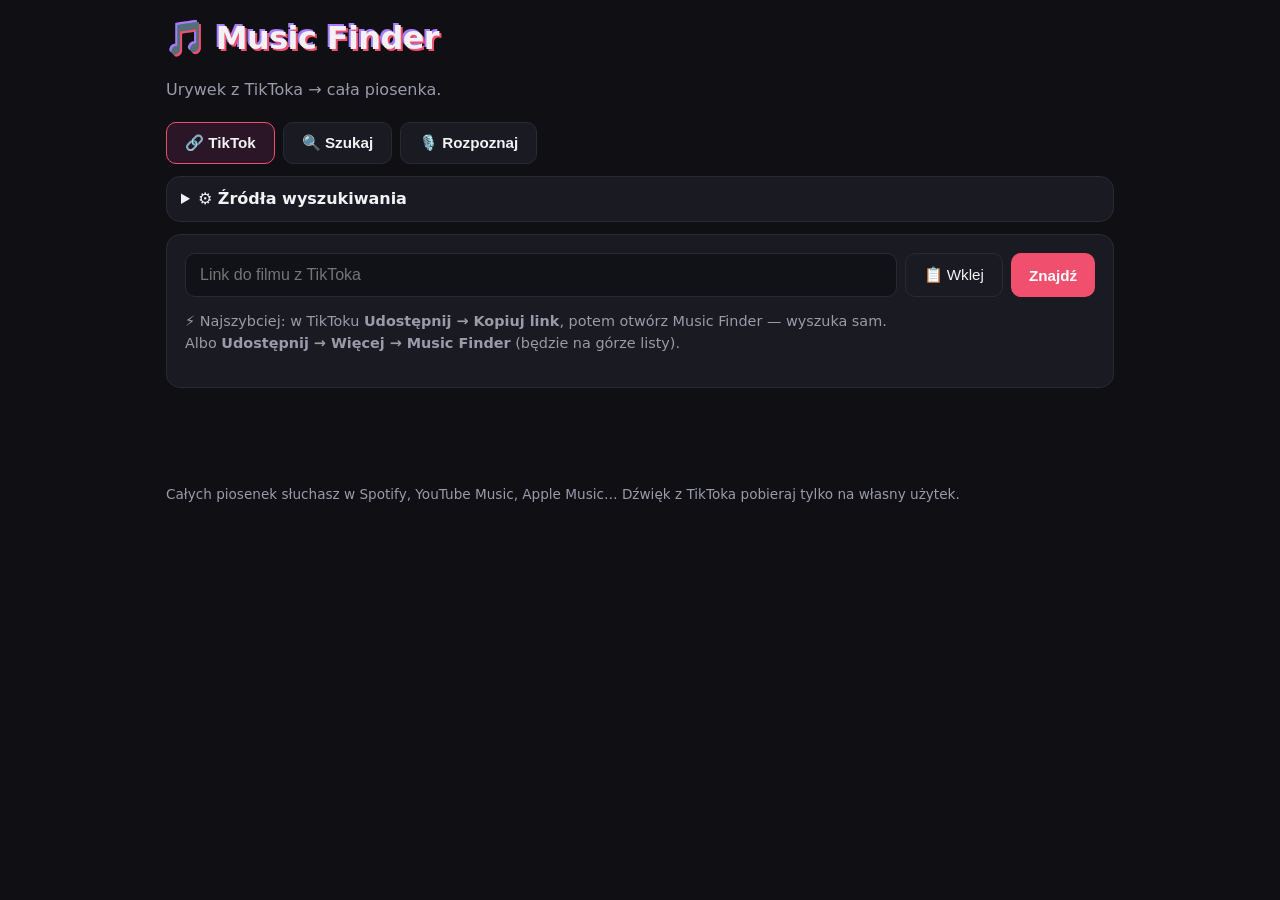
==== tiktok-music/android/app/src/main/assets/index.html @ f0120615 "Card: always show length, 'Download full' button enabled only on a real match - Length from catalog," ====
<!doctype html>
<html lang="pl">
<head>
  <meta charset="utf-8">
  <meta name="viewport" content="width=device-width, initial-scale=1, viewport-fit=cover">
  <title>Music Finder</title>
  <link rel="stylesheet" href="style.css">
</head>
<body>
<main>
  <header>
    <h1>🎵 Music Finder</h1>
    <p class="sub">Urywek z TikToka → cała piosenka.</p>
  </header>

  <nav class="tabs">
    <button class="tab active" data-tab="link">🔗 TikTok</button>
    <button class="tab" data-tab="search">🔍 Szukaj</button>
    <button class="tab" data-tab="mic">🎙️ Rozpoznaj</button>
  </nav>

  <details class="sources" id="sources">
    <summary>⚙️ Źródła wyszukiwania</summary>
    <label><input type="checkbox" data-src="itunes"> <b>Katalog muzyki</b> <small>tytuł, album, czas, odsłuch 30 s</small></label>
    <label><input type="checkbox" data-src="youtube"> <b>YouTube</b> <small>przyciski wyszukiwania w YouTube</small></label>
    <label><input type="checkbox" data-src="openverse"> <b>Openverse</b> <small>Jamendo, ccMixter, Wikimedia… — <b>pobieranie</b> całych utworów</small></label>
    <label><input type="checkbox" data-src="archive"> <b>Internet Archive</b> <small>tylko licencje Creative Commons — <b>pobieranie</b></small></label>
    <p class="hint">Do pobrania są tylko utwory na wolnych licencjach (legalne). Popularnych hitów tam zwykle nie ma.</p>
  </details>

  <div id="setup" class="setup" hidden>
    <b>⚡ Automatyczne wykrywanie</b>
    <p>Oglądasz TikToka → otwierasz Music Finder → od razu widzisz, co leci. Włącz raz w ustawieniach:</p>
    <ol>
      <li><b>Ułatwienia dostępu</b> → <b>Music Finder — wykrywanie dźwięku</b> → włącz.</li>
      <li>Jeśli opcja jest szara („ustawienie ograniczone”): <a href="#" id="app-settings">Informacje o aplikacji</a> → ⋮ → <b>Zezwól na ustawienia z ograniczeniami</b>, potem krok 1.</li>
    </ol>
    <div class="row"><button id="btn-setup">Otwórz ustawienia</button><button class="btn ghost" id="btn-setup-hide">Nie teraz</button></div>
  </div>

  <section id="player-box" hidden>
    <div class="player-wrap"><div id="yt"></div></div>
    <div class="player-bar">
      <span id="yt-title"></span>
      <div class="row">
        <button class="btn ghost small" id="yt-next">⏭ Inny film</button>
        <button class="btn ghost small" id="yt-open">Otwórz w YouTube</button>
        <button class="btn ghost small" id="yt-close">✕</button>
      </div>
    </div>
  </section>

  <section class="panel active" id="tab-link">
    <div id="video-box"></div>
    <form id="form-link" class="row">
      <input id="tt-url" type="url" inputmode="url" placeholder="Link do filmu z TikToka" required>
      <button type="button" id="btn-paste" class="btn ghost">📋 Wklej</button>
      <button type="submit" id="btn-find">Znajdź</button>
    </form>
    <p class="hint">⚡ Najszybciej: w TikToku <b>Udostępnij → Kopiuj link</b>, potem otwórz Music Finder — wyszuka sam.<br>
      Albo <b>Udostępnij → Więcej → Music Finder</b> (będzie na górze listy).</p>
  </section>

  <section class="panel" id="tab-search">
    <form id="form-search" class="row">
      <input id="q" type="text" placeholder="Tytuł, wykonawca, fragment tekstu…" required>
      <button type="submit">Szukaj</button>
    </form>
    <p><button type="button" id="btn-yt" class="btn yt">🔎 Szukaj w YouTube</button></p>
  </section>

  <section class="panel" id="tab-mic">
    <p>Gdy na TikToku leci „oryginalny dźwięk” bez nazwy, puść urywek i rozpoznaj go:</p>
    <button id="btn-rec" class="big">🎙️ Rozpoznaj piosenkę</button>
    <p class="hint">Otworzy Shazam (jeśli masz) albo wyszukiwanie piosenek Google. Potem wpisz tytuł w 🔍 Szukaj.</p>
    <hr>
    <p><b>🎧 Teraz na TikToku</b> — automatyczne wykrywanie</p>
    <div class="row">
      <button class="btn ghost" id="btn-np">🔄 Pokaż, co gra</button>
      <button class="btn ghost" id="btn-diag">🔧 Diagnostyka</button>
    </div>
    <pre id="diag" hidden></pre>
  </section>

  <div id="status"></div>
  <div id="results" class="grid"></div>
  <div id="free"></div>

  <footer>
    <p>Całych piosenek słuchasz w Spotify, YouTube Music, Apple Music… Dźwięk z TikToka pobieraj tylko na własny użytek.</p>
  </footer>
</main>
<script src="app.js"></script>
</body>
</html>
---- tiktok-music/android/app/src/main/assets/style.css ----
:root {
  --bg: #0f0f14; --card: #1a1a22; --line: #2a2a36; --text: #f2f2f5; --muted: #9a9aab;
  --pink: #f0506e; --cyan: #a77bff; --radius: 14px;
}
* { box-sizing: border-box; }
body { margin: 0; background: var(--bg); color: var(--text);
  font: 16px/1.5 system-ui, -apple-system, "Segoe UI", Roboto, sans-serif; }
main { max-width: 980px; margin: 0 auto; padding: 24px 16px 48px; }
h1 { margin: 0; font-size: 2rem; letter-spacing: -.02em;
  text-shadow: 2px 2px 0 var(--pink), -2px -2px 0 var(--cyan); }
.sub, .hint, footer { color: var(--muted); }
.hint { font-size: .9rem; }
.tabs { display: flex; gap: 8px; margin: 20px 0 12px; flex-wrap: wrap; }
.tab { background: var(--card); color: var(--text); border: 1px solid var(--line); }
.tab.active { border-color: var(--pink); background: #2a1626; }
.panel { display: none; background: var(--card); border: 1px solid var(--line);
  border-radius: var(--radius); padding: 18px; }
.panel.active { display: block; }
.row { display: flex; gap: 8px; flex-wrap: wrap; }
input[type=url], input[type=text] { flex: 1 1 260px; padding: 12px 14px; border-radius: 10px;
  border: 1px solid var(--line); background: #111118; color: var(--text); font-size: 1rem; }
input:focus { outline: 2px solid var(--cyan); }
button, .btn { padding: 11px 18px; border: 0; border-radius: 10px; cursor: pointer; font-weight: 600;
  background: var(--pink); color: #fff; font-size: .95rem; text-decoration: none; display: inline-block; }
button:disabled { opacity: .6; cursor: wait; }
button.big { font-size: 1.1rem; padding: 16px 26px; }
button.recording { background: #c00; animation: pulse 1s infinite; }
@keyframes pulse { 50% { opacity: .6; } }
.btn.ghost { background: transparent; border: 1px solid var(--line); color: var(--text); font-weight: 500; }
.btn.small { padding: 6px 10px; font-size: .8rem; }
#status { margin: 16px 0; min-height: 1.5em; }
#status.err { color: #ff6b81; }
.warn { color: #ffcc66; }
.video { display: flex; gap: 14px; margin-top: 16px; align-items: flex-start; flex-wrap: wrap; }
.video img { width: 110px; border-radius: 10px; }
.video .info { flex: 1 1 240px; min-width: 0; }
.video .info p { margin: 4px 0; overflow-wrap: anywhere; }
.badge { display: inline-block; padding: 2px 8px; border-radius: 99px; font-size: .8rem;
  background: #123; color: var(--cyan); margin-right: 6px; }
.grid { display: grid; grid-template-columns: repeat(auto-fill, minmax(260px, 1fr)); gap: 14px; }
.song { background: var(--card); border: 1px solid var(--line); border-radius: var(--radius);
  padding: 12px; display: flex; flex-direction: column; gap: 8px; }
.song.best { border-color: var(--pink); }
.song .top { display: flex; gap: 10px; }
.song img { width: 72px; height: 72px; border-radius: 8px; object-fit: cover; flex: none; }
.song h3 { margin: 0; font-size: 1rem; }
.song .meta { color: var(--muted); font-size: .85rem; }
.song audio { width: 100%; height: 34px; }
.links { display: flex; flex-wrap: wrap; gap: 6px; }
footer { margin-top: 40px; font-size: .85rem; }
code { background: #222; padding: 1px 5px; border-radius: 4px; }
@media (max-width: 520px) {
  main { padding-top: 14px; }
  h1 { font-size: 1.5rem; }
  .sub { font-size: .9rem; margin: 4px 0 0; }
  .tabs { flex-wrap: nowrap; gap: 6px; margin: 14px 0 10px; }
  .tab { flex: 1; padding: 10px 4px; font-size: .82rem; }
  .panel { padding: 14px; }
}
main { padding-top: max(14px, env(safe-area-inset-top)); }
.btn.yt { background: #ff0000; color: #fff; }
.btn.yt.small { font-weight: 600; }
.video .info .btn { width: 100%; text-align: center; }
.facts { display: grid; grid-template-columns: auto 1fr; gap: 3px 10px; margin: 0; font-size: .85rem; }
.facts dt { color: var(--muted); white-space: nowrap; }
.facts dd { margin: 0; overflow-wrap: anywhere; }
.facts.file { background: #111118; border: 1px solid var(--line); border-radius: 10px; padding: 10px; margin-top: 8px; }
.tag { display: inline-block; font-size: .7rem; padding: 0 5px; border-radius: 4px; background: #555; color: #fff; }
.setup { background: #1d1530; border: 1px solid var(--cyan); border-radius: var(--radius); padding: 14px; margin-bottom: 12px; font-size: .9rem; }
.setup p, .setup ol { margin: 6px 0; padding-left: 18px; }
.setup p { padding-left: 0; }
.setup a { color: var(--cyan); }
#player-box { background: #000; border-radius: var(--radius); overflow: hidden; margin-bottom: 12px; border: 1px solid var(--line); }
.player-wrap { position: relative; aspect-ratio: 16 / 9; }
.player-wrap iframe, .player-wrap #yt { position: absolute; inset: 0; width: 100%; height: 100%; border: 0; }
.player-bar { padding: 10px; display: flex; flex-direction: column; gap: 8px; background: var(--card); }
#yt-title { font-size: .9rem; font-weight: 600; }
[hidden] { display: none !important; }
.sources { background: var(--card); border: 1px solid var(--line); border-radius: var(--radius); padding: 10px 14px; margin-bottom: 12px; }
.sources summary { cursor: pointer; font-weight: 600; }
.sources label { display: block; padding: 8px 0; border-bottom: 1px solid var(--line); }
.sources label small { display: block; color: var(--muted); margin-left: 26px; }
.sources input { width: 18px; height: 18px; vertical-align: -3px; margin-right: 6px; accent-color: var(--pink); }
h2.sec { font-size: 1.05rem; margin: 22px 0 10px; }
h2.sec small { color: var(--muted); font-weight: 400; }
.song.free { border-color: #2f5e3a; }
.song.free .btn:not(.ghost) { background: #1f8a4c; }
.facts a { color: var(--cyan); }
.tracks { margin: 0; padding-left: 20px; font-size: .85rem; display: flex; flex-direction: column; gap: 6px; }
.tracks li span { display: block; margin-bottom: 3px; }
.tracks small { color: var(--muted); }
#diag { white-space: pre-wrap; font-size: .75rem; background: #000; border: 1px solid var(--line); border-radius: 10px; padding: 10px; max-height: 50vh; overflow: auto; }
hr { border: 0; border-top: 1px solid var(--line); margin: 16px 0; }
.np-actions .btn { flex: 1; text-align: center; }
#video-box:not(:empty) { margin-bottom: 14px; padding-bottom: 14px; border-bottom: 1px solid var(--line); }
#video-box .video { margin-top: 0; }
.muted { color: var(--muted); }
.btn.full { width: 100%; background: #1f8a4c; text-align: center; margin-top: 8px; }
.btn.full:disabled { background: #2a2a36; color: var(--muted); cursor: not-allowed; opacity: 1; }
#np-full-src { display: block; margin-top: 4px; }
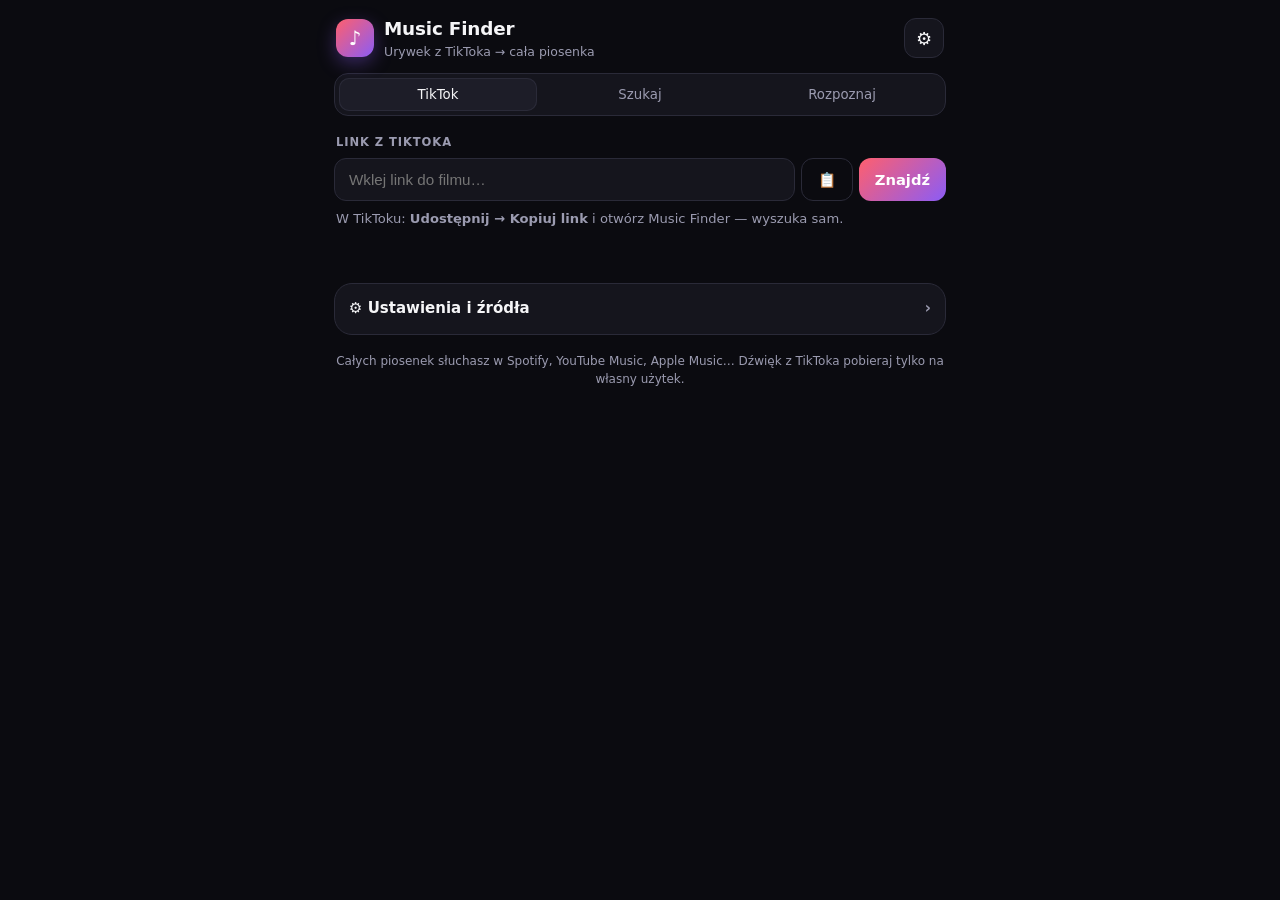
==== commit f3405bf9: "Visual redesign - App bar with logo and settings button; segmented tabs - 'Now on TikTok' hero card:" ====
--- a/tiktok-music/android/app/src/main/assets/index.html
+++ b/tiktok-music/android/app/src/main/assets/index.html
@@ -8,25 +8,23 @@
 </head>
 <body>
 <main>
-  <header>
-    <h1>🎵 Music Finder</h1>
-    <p class="sub">Urywek z TikToka → cała piosenka.</p>
+  <header class="appbar">
+    <div class="brand">
+      <span class="logo" aria-hidden="true">♪</span>
+      <div>
+        <h1>Music Finder</h1>
+        <p class="sub">Urywek z TikToka → cała piosenka</p>
+      </div>
+    </div>
+    <button class="icon-btn" id="btn-settings" aria-label="Ustawienia">⚙️</button>
   </header>
 
   <nav class="tabs">
-    <button class="tab active" data-tab="link">🔗 TikTok</button>
-    <button class="tab" data-tab="search">🔍 Szukaj</button>
-    <button class="tab" data-tab="mic">🎙️ Rozpoznaj</button>
+    <button class="tab active" data-tab="link">TikTok</button>
+    <button class="tab" data-tab="search">Szukaj</button>
+    <button class="tab" data-tab="mic">Rozpoznaj</button>
   </nav>
 
-  <details class="sources" id="sources">
-    <summary>⚙️ Źródła wyszukiwania</summary>
-    <label><input type="checkbox" data-src="itunes"> <b>Katalog muzyki</b> <small>tytuł, album, czas, odsłuch 30 s</small></label>
-    <label><input type="checkbox" data-src="youtube"> <b>YouTube</b> <small>przyciski wyszukiwania w YouTube</small></label>
-    <label><input type="checkbox" data-src="openverse"> <b>Openverse</b> <small>Jamendo, ccMixter, Wikimedia… — <b>pobieranie</b> całych utworów</small></label>
-    <label><input type="checkbox" data-src="archive"> <b>Internet Archive</b> <small>tylko licencje Creative Commons — <b>pobieranie</b></small></label>
-    <p class="hint">Do pobrania są tylko utwory na wolnych licencjach (legalne). Popularnych hitów tam zwykle nie ma.</p>
-  </details>
 
   <div id="setup" class="setup" hidden>
     <b>⚡ Automatyczne wykrywanie</b>
@@ -52,29 +50,32 @@
 
   <section class="panel active" id="tab-link">
     <div id="video-box"></div>
-    <form id="form-link" class="row">
-      <input id="tt-url" type="url" inputmode="url" placeholder="Link do filmu z TikToka" required>
-      <button type="button" id="btn-paste" class="btn ghost">📋 Wklej</button>
-      <button type="submit" id="btn-find">Znajdź</button>
-    </form>
-    <p class="hint">⚡ Najszybciej: w TikToku <b>Udostępnij → Kopiuj link</b>, potem otwórz Music Finder — wyszuka sam.<br>
-      Albo <b>Udostępnij → Więcej → Music Finder</b> (będzie na górze listy).</p>
+    <div class="linkbox">
+      <div class="label">Link z TikToka</div>
+      <form id="form-link" class="inputbar">
+        <input id="tt-url" type="url" inputmode="url" placeholder="Wklej link do filmu…" required>
+        <button type="button" id="btn-paste" class="btn ghost" aria-label="Wklej">📋</button>
+        <button type="submit" id="btn-find" class="btn primary">Znajdź</button>
+      </form>
+      <p class="hint">W TikToku: <b>Udostępnij → Kopiuj link</b> i otwórz Music Finder — wyszuka sam.</p>
+    </div>
   </section>
 
   <section class="panel" id="tab-search">
-    <form id="form-search" class="row">
+    <form id="form-search" class="inputbar">
       <input id="q" type="text" placeholder="Tytuł, wykonawca, fragment tekstu…" required>
-      <button type="submit">Szukaj</button>
+      <button type="submit" class="btn primary">Szukaj</button>
     </form>
-    <p><button type="button" id="btn-yt" class="btn yt">🔎 Szukaj w YouTube</button></p>
+    <button type="button" id="btn-yt" class="btn ghost wide">🔎 Szukaj w YouTube</button>
   </section>
 
   <section class="panel" id="tab-mic">
-    <p>Gdy na TikToku leci „oryginalny dźwięk” bez nazwy, puść urywek i rozpoznaj go:</p>
-    <button id="btn-rec" class="big">🎙️ Rozpoznaj piosenkę</button>
-    <p class="hint">Otworzy Shazam (jeśli masz) albo wyszukiwanie piosenek Google. Potem wpisz tytuł w 🔍 Szukaj.</p>
-    <hr>
-    <p><b>🎧 Teraz na TikToku</b> — automatyczne wykrywanie</p>
+    <div class="mic-hero">
+      <button id="btn-rec" class="mic-btn" aria-label="Rozpoznaj piosenkę">🎙️</button>
+      <h2>Rozpoznaj piosenkę</h2>
+      <p class="hint">Dla „oryginalnych dźwięków” bez nazwy. Otworzy Shazam albo wyszukiwanie piosenek Google — potem wpisz tytuł w „Szukaj”.</p>
+    </div>
+    <div class="label">Teraz na TikToku</div>
     <div class="row">
       <button class="btn ghost" id="btn-np">🔄 Pokaż, co gra</button>
       <button class="btn ghost" id="btn-diag">🔧 Diagnostyka</button>
@@ -83,13 +84,24 @@
   </section>
 
   <div id="status"></div>
-  <div id="results" class="grid"></div>
+  <div id="results" class="list"></div>
   <div id="free"></div>
+
+  <details class="sources" id="sources">
+    <summary>⚙️ Ustawienia i źródła</summary>
+    <label><input type="checkbox" data-src="itunes"> <b>Katalog muzyki</b> <small>tytuł, album, czas, odsłuch 30 s</small></label>
+    <label><input type="checkbox" data-src="youtube"> <b>YouTube</b> <small>przyciski wyszukiwania w YouTube</small></label>
+    <label><input type="checkbox" data-src="openverse"> <b>Openverse</b> <small>Jamendo, ccMixter, Wikimedia… — <b>pobieranie</b> całych utworów</small></label>
+    <label><input type="checkbox" data-src="archive"> <b>Internet Archive</b> <small>tylko licencje Creative Commons — <b>pobieranie</b></small></label>
+    <label><input type="checkbox" data-src="autodetails2"> <b>Dane filmu od razu</b> <small>w okienku obok TikToka: przy każdym filmie sam kopiuje link i pokazuje czas (panel „Udostępnij” miga przy każdym filmie — domyślnie wyłączone)</small></label>
+    <p class="hint">Do pobrania są tylko utwory na wolnych licencjach (legalne). Popularnych hitów tam zwykle nie ma.</p>
+  </details>
 
   <footer>
     <p>Całych piosenek słuchasz w Spotify, YouTube Music, Apple Music… Dźwięk z TikToka pobieraj tylko na własny użytek.</p>
   </footer>
 </main>
+<div id="modal" class="modal" hidden><div class="sheet" id="sheet"></div></div>
 <script src="app.js"></script>
 </body>
 </html>
--- a/tiktok-music/android/app/src/main/assets/style.css
+++ b/tiktok-music/android/app/src/main/assets/style.css
@@ -1,100 +1,236 @@
+/* ───────────── Music Finder — wygląd ───────────── */
 :root {
-  --bg: #0f0f14; --card: #1a1a22; --line: #2a2a36; --text: #f2f2f5; --muted: #9a9aab;
-  --pink: #f0506e; --cyan: #a77bff; --radius: 14px;
-}
-* { box-sizing: border-box; }
-body { margin: 0; background: var(--bg); color: var(--text);
-  font: 16px/1.5 system-ui, -apple-system, "Segoe UI", Roboto, sans-serif; }
-main { max-width: 980px; margin: 0 auto; padding: 24px 16px 48px; }
-h1 { margin: 0; font-size: 2rem; letter-spacing: -.02em;
-  text-shadow: 2px 2px 0 var(--pink), -2px -2px 0 var(--cyan); }
-.sub, .hint, footer { color: var(--muted); }
-.hint { font-size: .9rem; }
-.tabs { display: flex; gap: 8px; margin: 20px 0 12px; flex-wrap: wrap; }
-.tab { background: var(--card); color: var(--text); border: 1px solid var(--line); }
-.tab.active { border-color: var(--pink); background: #2a1626; }
-.panel { display: none; background: var(--card); border: 1px solid var(--line);
-  border-radius: var(--radius); padding: 18px; }
+  --bg: #0b0b10;
+  --surface: #15151d;
+  --surface-2: #1d1d28;
+  --line: #2a2a38;
+  --text: #f5f5f7;
+  --muted: #9b9bb0;
+  --accent-1: #ff5f6d;
+  --accent-2: #8b5cf6;
+  --accent: linear-gradient(135deg, var(--accent-1), var(--accent-2));
+  --green: #1f9d55;
+  --red: #ff0033;
+  --danger: #ff6b81;
+  --radius: 18px;
+  --radius-s: 12px;
+  /* zgodność ze starymi nazwami używanymi w JS */
+  --card: var(--surface);
+  --pink: var(--accent-1);
+  --cyan: #b9a4ff;
+}
+* { box-sizing: border-box; -webkit-tap-highlight-color: transparent; }
+html, body { overscroll-behavior-y: contain; }
+body {
+  margin: 0; background: var(--bg); color: var(--text);
+  font: 15px/1.45 system-ui, -apple-system, "Segoe UI", Roboto, sans-serif;
+}
+main { max-width: 640px; margin: 0 auto; padding: max(12px, env(safe-area-inset-top)) 14px 40px; }
+[hidden] { display: none !important; }
+b { font-weight: 650; }
+a { color: var(--cyan); }
+.muted { color: var(--muted); }
+.small, small { font-size: .82rem; }
+.hint { color: var(--muted); font-size: .82rem; margin: 8px 2px 0; }
+.err { color: var(--danger); }
+.label { font-size: .72rem; letter-spacing: .08em; text-transform: uppercase; color: var(--muted); font-weight: 700; margin: 18px 2px 8px; }
+
+/* ── nagłówek ── */
+.appbar { display: flex; align-items: center; justify-content: space-between; gap: 10px; padding: 4px 2px 12px; }
+.brand { display: flex; align-items: center; gap: 10px; min-width: 0; }
+.logo {
+  width: 38px; height: 38px; border-radius: 12px; flex: none;
+  display: grid; place-items: center; font-size: 20px; font-weight: 800; color: #fff;
+  background: var(--accent); box-shadow: 0 6px 18px rgba(139, 92, 246, .35);
+}
+.appbar h1 { margin: 0; font-size: 1.15rem; letter-spacing: -.01em; }
+.appbar .sub { margin: 0; color: var(--muted); font-size: .78rem; white-space: nowrap; overflow: hidden; text-overflow: ellipsis; }
+.icon-btn {
+  width: 40px; height: 40px; border-radius: 12px; border: 1px solid var(--line);
+  background: var(--surface); color: var(--text); font-size: 18px; cursor: pointer; flex: none;
+}
+
+/* ── zakładki (segmenty) ── */
+.tabs {
+  display: flex; gap: 4px; padding: 4px; margin-bottom: 14px;
+  background: var(--surface); border: 1px solid var(--line); border-radius: 14px;
+}
+.tab {
+  flex: 1; padding: 9px 4px; border: 0; border-radius: 10px; cursor: pointer;
+  background: transparent; color: var(--muted); font: 600 .9rem/1 inherit; font-family: inherit;
+}
+.tab.active { background: var(--surface-2); color: var(--text); box-shadow: inset 0 0 0 1px var(--line); }
+
+.panel { display: none; }
 .panel.active { display: block; }
+
+/* ── przyciski ── */
+button { font-family: inherit; }
+.btn, button.btn, #btn-setup {
+  display: inline-flex; align-items: center; justify-content: center; gap: 6px;
+  padding: 11px 16px; border: 0; border-radius: var(--radius-s); cursor: pointer;
+  background: var(--surface-2); color: var(--text); font-weight: 650; font-size: .92rem;
+  text-decoration: none; text-align: center; transition: transform .08s, opacity .15s;
+}
+.btn:active { transform: scale(.98); }
+.btn:disabled { opacity: .45; cursor: default; transform: none; }
+.btn.primary, #btn-setup { background: var(--accent); color: #fff; }
+.btn.ghost { background: transparent; border: 1px solid var(--line); color: var(--text); font-weight: 600; }
+.btn.small { padding: 7px 11px; font-size: .8rem; border-radius: 10px; }
+.btn.wide, .btn.full, .btn.ytm { width: 100%; }
+.btn.yt, .btn.ytm { background: var(--red); color: #fff; }
+.btn.full { background: var(--green); color: #fff; }
+.btn.full:disabled { background: var(--surface-2); color: var(--muted); opacity: 1; }
 .row { display: flex; gap: 8px; flex-wrap: wrap; }
-input[type=url], input[type=text] { flex: 1 1 260px; padding: 12px 14px; border-radius: 10px;
-  border: 1px solid var(--line); background: #111118; color: var(--text); font-size: 1rem; }
-input:focus { outline: 2px solid var(--cyan); }
-button, .btn { padding: 11px 18px; border: 0; border-radius: 10px; cursor: pointer; font-weight: 600;
-  background: var(--pink); color: #fff; font-size: .95rem; text-decoration: none; display: inline-block; }
-button:disabled { opacity: .6; cursor: wait; }
-button.big { font-size: 1.1rem; padding: 16px 26px; }
-button.recording { background: #c00; animation: pulse 1s infinite; }
-@keyframes pulse { 50% { opacity: .6; } }
-.btn.ghost { background: transparent; border: 1px solid var(--line); color: var(--text); font-weight: 500; }
-.btn.small { padding: 6px 10px; font-size: .8rem; }
-#status { margin: 16px 0; min-height: 1.5em; }
-#status.err { color: #ff6b81; }
-.warn { color: #ffcc66; }
-.video { display: flex; gap: 14px; margin-top: 16px; align-items: flex-start; flex-wrap: wrap; }
-.video img { width: 110px; border-radius: 10px; }
-.video .info { flex: 1 1 240px; min-width: 0; }
-.video .info p { margin: 4px 0; overflow-wrap: anywhere; }
-.badge { display: inline-block; padding: 2px 8px; border-radius: 99px; font-size: .8rem;
-  background: #123; color: var(--cyan); margin-right: 6px; }
-.grid { display: grid; grid-template-columns: repeat(auto-fill, minmax(260px, 1fr)); gap: 14px; }
-.song { background: var(--card); border: 1px solid var(--line); border-radius: var(--radius);
-  padding: 12px; display: flex; flex-direction: column; gap: 8px; }
-.song.best { border-color: var(--pink); }
-.song .top { display: flex; gap: 10px; }
-.song img { width: 72px; height: 72px; border-radius: 8px; object-fit: cover; flex: none; }
-.song h3 { margin: 0; font-size: 1rem; }
-.song .meta { color: var(--muted); font-size: .85rem; }
-.song audio { width: 100%; height: 34px; }
-.links { display: flex; flex-wrap: wrap; gap: 6px; }
-footer { margin-top: 40px; font-size: .85rem; }
-code { background: #222; padding: 1px 5px; border-radius: 4px; }
-@media (max-width: 520px) {
-  main { padding-top: 14px; }
-  h1 { font-size: 1.5rem; }
-  .sub { font-size: .9rem; margin: 4px 0 0; }
-  .tabs { flex-wrap: nowrap; gap: 6px; margin: 14px 0 10px; }
-  .tab { flex: 1; padding: 10px 4px; font-size: .82rem; }
-  .panel { padding: 14px; }
-}
-main { padding-top: max(14px, env(safe-area-inset-top)); }
-.btn.yt { background: #ff0000; color: #fff; }
-.btn.yt.small { font-weight: 600; }
-.video .info .btn { width: 100%; text-align: center; }
-.facts { display: grid; grid-template-columns: auto 1fr; gap: 3px 10px; margin: 0; font-size: .85rem; }
+.row > .btn { flex: 1; }
+
+/* ── pola tekstowe ── */
+.inputbar { display: flex; gap: 6px; }
+.inputbar input, input[type=url], input[type=text] {
+  flex: 1; min-width: 0; padding: 12px 14px; border-radius: var(--radius-s);
+  border: 1px solid var(--line); background: var(--surface); color: var(--text); font-size: .95rem;
+}
+input:focus { outline: 2px solid var(--accent-2); outline-offset: -1px; }
+#tab-search .btn.wide { margin-top: 10px; }
+.linkbox { margin-top: 6px; }
+
+/* ── karta „Teraz na TikToku” / film z linku ── */
+#video-box:empty { display: none; }
+.np {
+  position: relative; overflow: hidden;
+  background: var(--surface); border: 1px solid var(--line); border-radius: var(--radius);
+  padding: 16px; margin-bottom: 4px;
+}
+.np::before {  /* delikatna poświata akcentu */
+  content: ""; position: absolute; inset: -40% -20% auto auto; width: 70%; height: 120%;
+  background: radial-gradient(closest-side, rgba(139, 92, 246, .18), transparent); pointer-events: none;
+}
+.np-head { display: flex; align-items: center; gap: 8px; font-size: .7rem; font-weight: 800; letter-spacing: .1em; text-transform: uppercase; color: var(--cyan); }
+.live-dot { width: 8px; height: 8px; border-radius: 50%; background: var(--accent-1); box-shadow: 0 0 0 0 rgba(255, 95, 109, .7); animation: live 1.6s infinite; }
+@keyframes live { 70% { box-shadow: 0 0 0 8px rgba(255, 95, 109, 0); } 100% { box-shadow: 0 0 0 0 rgba(255, 95, 109, 0); } }
+.np-main { display: flex; gap: 12px; align-items: center; margin: 10px 0 2px; position: relative; }
+.np-cover { width: 64px; height: 64px; border-radius: 12px; object-fit: cover; flex: none; background: var(--surface-2); }
+.np-title { margin: 0; font-size: 1.3rem; line-height: 1.2; letter-spacing: -.01em; overflow-wrap: anywhere; }
+.np-artist { color: var(--text); opacity: .85; font-weight: 600; margin-top: 2px; }
+.np-sub { color: var(--muted); font-size: .82rem; margin-top: 6px; overflow-wrap: anywhere; }
+.np-sub.dim { opacity: .8; }
+
+.facts-list { display: grid; gap: 6px; margin: 14px 0; position: relative; }
+.fact {
+  display: flex; align-items: baseline; flex-wrap: wrap; gap: 4px 8px;
+  padding: 9px 12px; background: var(--surface-2); border-radius: var(--radius-s); font-size: .88rem;
+}
+.fact .badge { background: none; padding: 0; margin: 0; color: var(--muted); font-size: .78rem; font-weight: 600; min-width: 96px; }
+.fact b { font-size: 1rem; }
+.fact .btn.small { margin-left: auto; }
+
+.actions { display: grid; grid-template-columns: 1fr 1fr; gap: 8px; position: relative; }
+.actions .span2 { grid-column: 1 / -1; }
+.actions .btn { padding: 12px 10px; }
+#yt-q { margin: 10px 2px 0; color: var(--muted); font-size: .8rem; overflow-wrap: anywhere; }
+#yt-q b { color: var(--text); font-weight: 600; }
+#np-full-src { display: block; margin: 6px 2px 0; color: var(--muted); font-size: .78rem; }
+
+/* ── odznaki ── */
+.badge { display: inline-block; padding: 2px 8px; border-radius: 99px; font-size: .75rem; background: #221d33; color: var(--cyan); margin-right: 6px; }
+.tag { display: inline-block; font-size: .65rem; padding: 0 5px; border-radius: 4px; background: #555; color: #fff; vertical-align: 1px; }
+
+/* ── status ── */
+#status { margin: 14px 2px 10px; min-height: 1.2em; font-size: .88rem; color: var(--muted); }
+#status:empty { margin: 6px 0; }
+#status.err { color: var(--danger); }
+
+/* ── wyniki: lista ── */
+.list { display: flex; flex-direction: column; gap: 8px; }
+.song {
+  background: var(--surface); border: 1px solid var(--line); border-radius: var(--radius);
+  padding: 12px; display: flex; flex-direction: column; gap: 10px;
+}
+.song.best { border-color: rgba(139, 92, 246, .55); }
+.song .top { display: flex; gap: 12px; align-items: center; }
+.song img { width: 56px; height: 56px; border-radius: 10px; object-fit: cover; flex: none; background: var(--surface-2); }
+.song h3 { margin: 0; font-size: .98rem; line-height: 1.25; }
+.song .meta { color: var(--muted); font-size: .84rem; }
+.song .top > div { flex: 1; min-width: 0; }
+.song .dur { margin-left: auto; font-weight: 700; font-variant-numeric: tabular-nums; color: var(--text); font-size: .9rem; }
+.song .extra { color: var(--muted); font-size: .8rem; }
+.song audio { width: 100%; height: 36px; }
+.links { display: flex; gap: 6px; overflow-x: auto; padding-bottom: 2px; scrollbar-width: none; }
+.links::-webkit-scrollbar { display: none; }
+.links .btn { flex: none; }
+
+.facts { display: grid; grid-template-columns: auto 1fr; gap: 4px 12px; margin: 0; font-size: .85rem; }
 .facts dt { color: var(--muted); white-space: nowrap; }
 .facts dd { margin: 0; overflow-wrap: anywhere; }
-.facts.file { background: #111118; border: 1px solid var(--line); border-radius: 10px; padding: 10px; margin-top: 8px; }
-.tag { display: inline-block; font-size: .7rem; padding: 0 5px; border-radius: 4px; background: #555; color: #fff; }
-.setup { background: #1d1530; border: 1px solid var(--cyan); border-radius: var(--radius); padding: 14px; margin-bottom: 12px; font-size: .9rem; }
-.setup p, .setup ol { margin: 6px 0; padding-left: 18px; }
-.setup p { padding-left: 0; }
-.setup a { color: var(--cyan); }
-#player-box { background: #000; border-radius: var(--radius); overflow: hidden; margin-bottom: 12px; border: 1px solid var(--line); }
-.player-wrap { position: relative; aspect-ratio: 16 / 9; }
-.player-wrap iframe, .player-wrap #yt { position: absolute; inset: 0; width: 100%; height: 100%; border: 0; }
-.player-bar { padding: 10px; display: flex; flex-direction: column; gap: 8px; background: var(--card); }
-#yt-title { font-size: .9rem; font-weight: 600; }
-[hidden] { display: none !important; }
-.sources { background: var(--card); border: 1px solid var(--line); border-radius: var(--radius); padding: 10px 14px; margin-bottom: 12px; }
-.sources summary { cursor: pointer; font-weight: 600; }
-.sources label { display: block; padding: 8px 0; border-bottom: 1px solid var(--line); }
-.sources label small { display: block; color: var(--muted); margin-left: 26px; }
-.sources input { width: 18px; height: 18px; vertical-align: -3px; margin-right: 6px; accent-color: var(--pink); }
-h2.sec { font-size: 1.05rem; margin: 22px 0 10px; }
-h2.sec small { color: var(--muted); font-weight: 400; }
-.song.free { border-color: #2f5e3a; }
-.song.free .btn:not(.ghost) { background: #1f8a4c; }
-.facts a { color: var(--cyan); }
-.tracks { margin: 0; padding-left: 20px; font-size: .85rem; display: flex; flex-direction: column; gap: 6px; }
-.tracks li span { display: block; margin-bottom: 3px; }
+.facts.file { background: var(--surface-2); border-radius: var(--radius-s); padding: 10px 12px; margin-top: 10px; }
+
+/* darmowe całe utwory */
+h2.sec { font-size: .72rem; letter-spacing: .08em; text-transform: uppercase; color: var(--muted); margin: 22px 2px 8px; }
+h2.sec small { text-transform: none; letter-spacing: 0; font-weight: 400; }
+#free .grid { display: flex; flex-direction: column; gap: 8px; }
+.song.free { border-color: rgba(31, 157, 85, .45); }
+.song.free .btn:not(.ghost) { background: var(--green); color: #fff; }
+.tracks { margin: 0; padding-left: 20px; font-size: .85rem; display: flex; flex-direction: column; gap: 8px; }
+.tracks li span { display: block; margin-bottom: 4px; }
 .tracks small { color: var(--muted); }
-#diag { white-space: pre-wrap; font-size: .75rem; background: #000; border: 1px solid var(--line); border-radius: 10px; padding: 10px; max-height: 50vh; overflow: auto; }
-hr { border: 0; border-top: 1px solid var(--line); margin: 16px 0; }
-.np-actions .btn { flex: 1; text-align: center; }
-#video-box:not(:empty) { margin-bottom: 14px; padding-bottom: 14px; border-bottom: 1px solid var(--line); }
-#video-box .video { margin-top: 0; }
-.muted { color: var(--muted); }
-.btn.full { width: 100%; background: #1f8a4c; text-align: center; margin-top: 8px; }
-.btn.full:disabled { background: #2a2a36; color: var(--muted); cursor: not-allowed; opacity: 1; }
-#np-full-src { display: block; margin-top: 4px; }
+
+/* ── rozpoznawanie ── */
+.mic-hero { text-align: center; padding: 18px 10px 6px; }
+.mic-hero h2 { margin: 12px 0 4px; font-size: 1.1rem; }
+.mic-btn {
+  width: 96px; height: 96px; border-radius: 50%; border: 0; cursor: pointer; font-size: 38px;
+  background: var(--accent); box-shadow: 0 10px 30px rgba(255, 95, 109, .35);
+}
+.mic-btn:active { transform: scale(.96); }
+#diag { white-space: pre-wrap; font-size: .72rem; background: #000; border: 1px solid var(--line); border-radius: var(--radius-s); padding: 10px; max-height: 50vh; overflow: auto; margin-top: 10px; }
+
+/* ── baner konfiguracji ── */
+.setup { background: linear-gradient(135deg, rgba(255, 95, 109, .12), rgba(139, 92, 246, .14)); border: 1px solid rgba(139, 92, 246, .45); border-radius: var(--radius); padding: 14px; margin-bottom: 14px; font-size: .88rem; }
+.setup p, .setup ol { margin: 6px 0; }
+.setup ol { padding-left: 18px; }
+
+/* ── ustawienia / źródła ── */
+.sources { background: var(--surface); border: 1px solid var(--line); border-radius: var(--radius); padding: 4px 14px; margin-top: 26px; }
+.sources summary { cursor: pointer; font-weight: 650; padding: 10px 0; list-style: none; }
+.sources summary::-webkit-details-marker { display: none; }
+.sources summary::after { content: "›"; float: right; color: var(--muted); transition: transform .2s; }
+.sources[open] summary::after { transform: rotate(90deg); }
+.sources label { display: block; padding: 10px 0; border-top: 1px solid var(--line); font-size: .9rem; }
+.sources label small { display: block; color: var(--muted); margin: 2px 0 0 28px; }
+.sources input { width: 18px; height: 18px; vertical-align: -3px; margin-right: 8px; accent-color: var(--accent-2); }
+.sources .hint { padding-bottom: 10px; }
+
+footer { margin-top: 18px; color: var(--muted); font-size: .75rem; text-align: center; }
+
+/* ── okienko (arkusz od dołu) ── */
+.modal { position: fixed; inset: 0; background: rgba(0, 0, 0, .6); display: flex; align-items: flex-end; justify-content: center; z-index: 50; backdrop-filter: blur(2px); }
+.sheet {
+  background: var(--surface); border: 1px solid var(--line); border-bottom: 0; border-radius: 22px 22px 0 0;
+  width: 100%; max-width: 560px; max-height: 88vh; overflow: auto;
+  padding: 10px 16px calc(18px + env(safe-area-inset-bottom)); display: flex; flex-direction: column; gap: 12px;
+}
+.sheet::before { content: ""; align-self: center; width: 40px; height: 4px; border-radius: 4px; background: var(--line); margin-bottom: 4px; }
+.sheet .top { display: flex; gap: 12px; align-items: center; }
+.sheet .top img { width: 64px; height: 64px; border-radius: 12px; object-fit: cover; }
+.sheet h3 { margin: 0; font-size: 1.15rem; }
+.sheet .meta { color: var(--muted); }
+.sheet .facts { background: var(--surface-2); border-radius: var(--radius-s); padding: 12px; }
+.m-actions .btn { flex: 1; padding: 14px; font-size: 1rem; }
+#m-dl { background: var(--accent); color: #fff; }
+
+/* ── pociągnij, aby odświeżyć ── */
+#ptr { height: 0; overflow: hidden; display: flex; align-items: center; justify-content: center; color: var(--muted); font-size: .85rem; transition: height .25s ease; }
+
+/* stary odtwarzacz (nieużywany) */
+#player-box { display: none !important; }
+
+/* w zakładce „Rozpoznaj” bez wyników z innych zakładek */
+body[data-tab="mic"] #results, body[data-tab="mic"] #free, body[data-tab="mic"] #status { display: none; }
+/* wąskie okienko obok TikToka */
+@media (max-width: 360px) {
+  main { padding-left: 10px; padding-right: 10px; }
+  .actions .btn { font-size: .82rem; padding: 11px 8px; }
+  .np { padding: 14px 12px; }
+  .np-title { font-size: 1.15rem; }
+  .fact .badge { min-width: 0; }
+}
